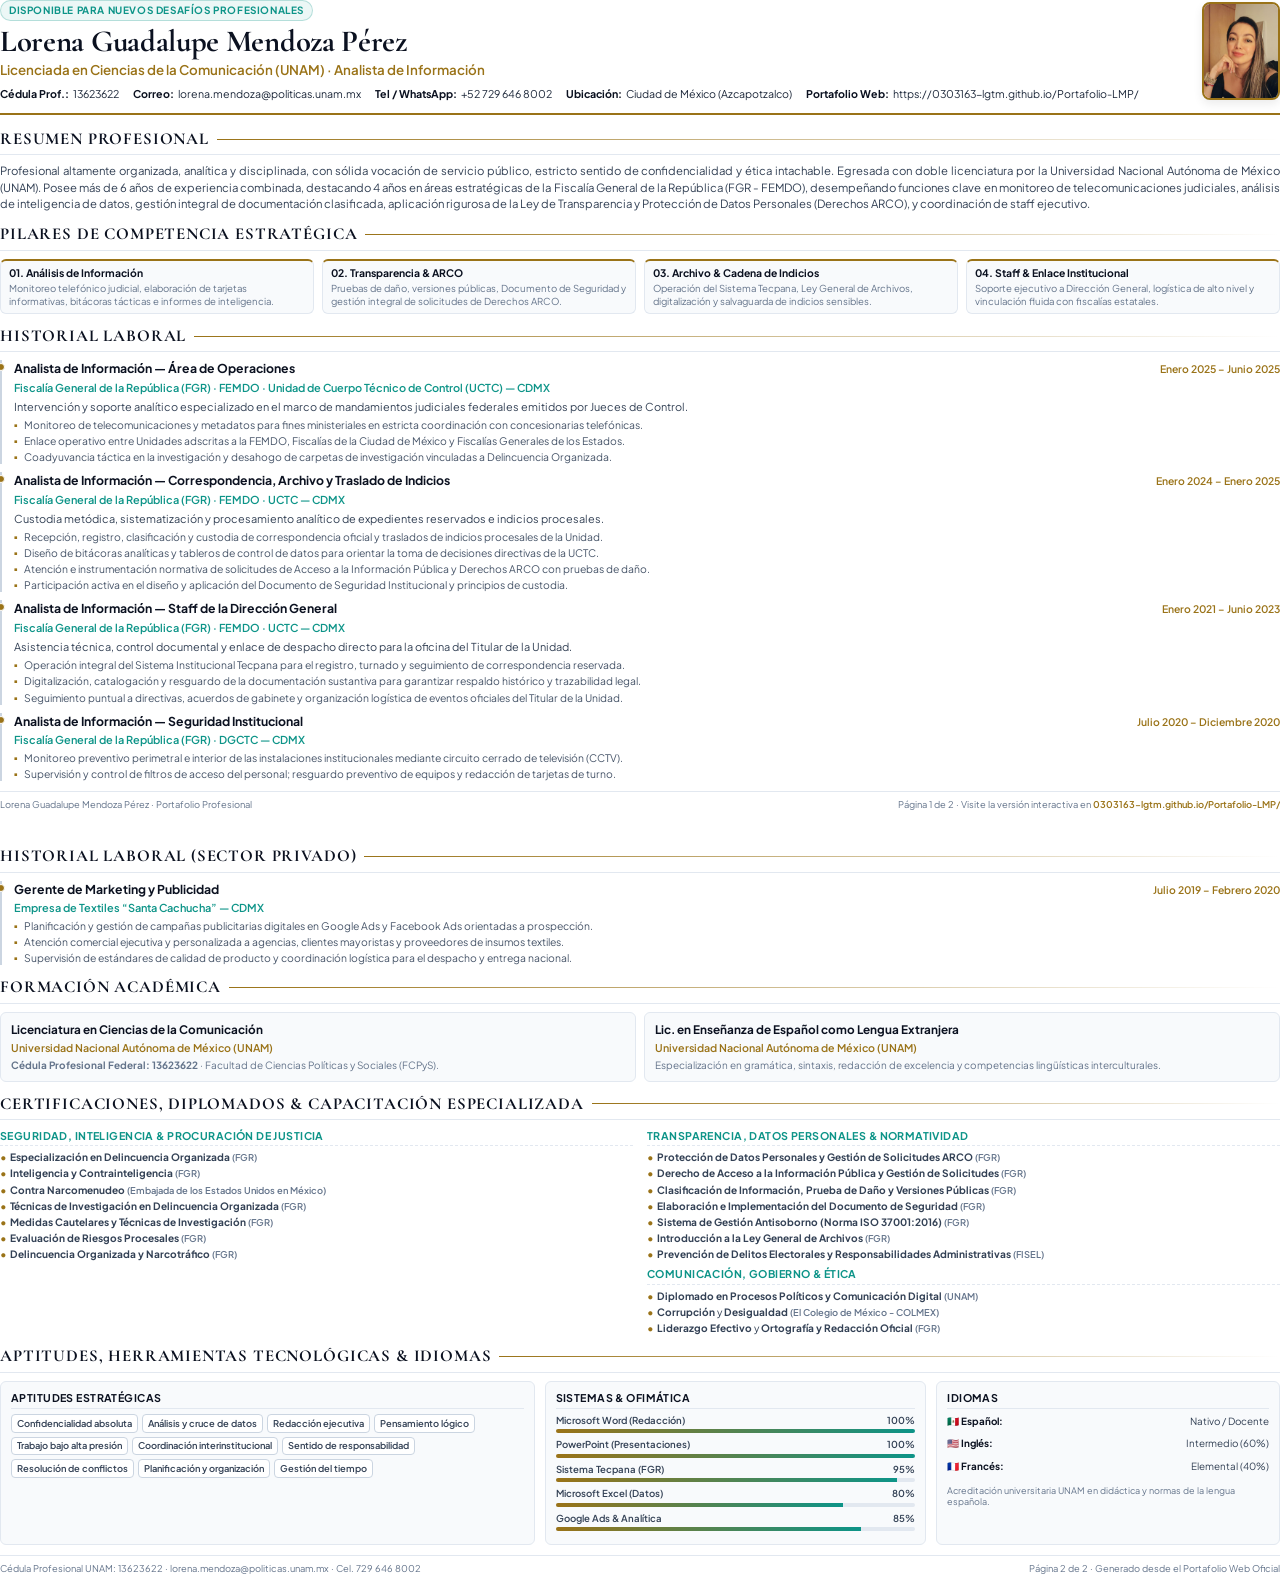
==== cv-print.html @ 62a6ab38 "feat: agregar CV en PDF con diseño y formato del sitio web, e incorporar selector interactivo en vis" ====
<!DOCTYPE html>
<html lang="es">
<head>
  <meta charset="UTF-8">
  <meta name="viewport" content="width=device-width, initial-scale=1.0">
  <title>CV Ejecutivo — Lorena Guadalupe Mendoza Pérez</title>
  <link rel="preconnect" href="https://fonts.googleapis.com">
  <link rel="preconnect" href="https://fonts.gstatic.com" crossorigin>
  <link href="https://fonts.googleapis.com/css2?family=Cormorant+Garamond:ital,wght@0,500;0,600;0,700;1,400&family=Plus+Jakarta+Sans:wght@300;400;500;600;700;800&display=swap" rel="stylesheet">
  <style>
    @page {
      size: A4;
      margin: 10mm 12mm 12mm 12mm;
    }

    *, *::before, *::after {
      box-sizing: border-box;
      margin: 0;
      padding: 0;
    }

    body {
      font-family: 'Plus Jakarta Sans', -apple-system, BlinkMacSystemFont, sans-serif;
      color: #1e293b;
      background: #ffffff;
      line-height: 1.45;
      font-size: 8.8pt;
      -webkit-print-color-adjust: exact;
      print-color-adjust: exact;
    }

    /* Page container */
    .cv-page {
      width: 100%;
      background: #ffffff;
      position: relative;
    }

    .page-break {
      page-break-before: always;
      break-before: page;
      padding-top: 6mm;
    }

    /* Colors */
    :root {
      --primary: #0b1120;
      --secondary: #1e293b;
      --accent-gold: #9a7318;
      --accent-gold-bg: rgba(180, 138, 40, 0.08);
      --accent-teal: #0d9488;
      --accent-teal-bg: rgba(13, 148, 136, 0.08);
      --border-color: #e2e8f0;
      --text-muted: #64748b;
    }

    /* Header */
    .cv-header {
      display: flex;
      align-items: center;
      justify-content: space-between;
      gap: 16px;
      padding-bottom: 12px;
      border-bottom: 2px solid var(--accent-gold);
      margin-bottom: 12px;
    }

    .header-info {
      flex: 1;
    }

    .header-badge {
      display: inline-flex;
      align-items: center;
      gap: 6px;
      background: var(--accent-teal-bg);
      color: var(--accent-teal);
      font-size: 7.5pt;
      font-weight: 700;
      text-transform: uppercase;
      letter-spacing: 0.06em;
      padding: 2px 8px;
      border-radius: 999px;
      border: 1px solid rgba(13, 148, 136, 0.25);
      margin-bottom: 4px;
    }

    .candidate-name {
      font-family: 'Cormorant Garamond', Georgia, serif;
      font-size: 23pt;
      font-weight: 700;
      color: var(--primary);
      line-height: 1.1;
      letter-spacing: -0.01em;
    }

    .candidate-title {
      font-size: 10pt;
      font-weight: 600;
      color: var(--accent-gold);
      margin-top: 2px;
      margin-bottom: 6px;
    }

    .contact-strip {
      display: flex;
      flex-wrap: wrap;
      gap: 10px 14px;
      font-size: 8pt;
      color: var(--secondary);
    }

    .contact-item {
      display: inline-flex;
      align-items: center;
      gap: 4px;
    }

    .contact-item strong {
      color: var(--primary);
    }

    .header-photo-box {
      width: 78px;
      height: 98px;
      border-radius: 8px;
      overflow: hidden;
      border: 2px solid var(--accent-gold);
      box-shadow: 0 4px 10px rgba(0, 0, 0, 0.08);
      flex-shrink: 0;
      background: #f1f5f9;
    }

    .header-photo {
      width: 100%;
      height: 100%;
      object-fit: cover;
      object-position: center 20%;
      display: block;
    }

    /* Section Styling */
    .section-title {
      display: flex;
      align-items: center;
      gap: 8px;
      font-family: 'Cormorant Garamond', Georgia, serif;
      font-size: 12.5pt;
      font-weight: 700;
      color: var(--primary);
      text-transform: uppercase;
      letter-spacing: 0.05em;
      border-bottom: 1.5px solid var(--border-color);
      padding-bottom: 3px;
      margin-top: 10px;
      margin-bottom: 8px;
    }

    .section-title::after {
      content: '';
      flex: 1;
      height: 1px;
      background: linear-gradient(90deg, var(--accent-gold), transparent);
    }

    .summary-text {
      font-size: 8.5pt;
      color: #334155;
      line-height: 1.45;
      text-align: justify;
      margin-bottom: 8px;
    }

    /* Pillars Strip */
    .pillars-container {
      display: grid;
      grid-template-columns: repeat(4, 1fr);
      gap: 8px;
      margin-bottom: 10px;
    }

    .pillar-box {
      background: #f8fafc;
      border: 1px solid var(--border-color);
      border-top: 2.5px solid var(--accent-gold);
      border-radius: 6px;
      padding: 6px 8px;
    }

    .pillar-box h4 {
      font-size: 7.8pt;
      font-weight: 700;
      color: var(--primary);
      margin-bottom: 3px;
      line-height: 1.2;
    }

    .pillar-box p {
      font-size: 7.2pt;
      color: var(--text-muted);
      line-height: 1.3;
    }

    /* Experience Timeline Entries */
    .experience-list {
      display: flex;
      flex-direction: column;
      gap: 8px;
    }

    .job-item {
      position: relative;
      padding-left: 12px;
      border-left: 2px solid #cbd5e1;
    }

    .job-item::before {
      content: '';
      position: absolute;
      left: -5px;
      top: 3px;
      width: 8px;
      height: 8px;
      border-radius: 50%;
      background: var(--accent-gold);
      border: 1.5px solid #ffffff;
    }

    .job-header {
      display: flex;
      justify-content: space-between;
      align-items: baseline;
      margin-bottom: 2px;
    }

    .job-role {
      font-size: 9.2pt;
      font-weight: 700;
      color: var(--primary);
    }

    .job-dates {
      font-size: 7.8pt;
      font-weight: 600;
      color: var(--accent-gold);
    }

    .job-org {
      font-size: 8.2pt;
      font-weight: 600;
      color: var(--accent-teal);
      margin-bottom: 3px;
    }

    .job-desc {
      font-size: 8.2pt;
      color: #334155;
      margin-bottom: 4px;
      line-height: 1.4;
    }

    .job-bullets {
      list-style: none;
      display: flex;
      flex-direction: column;
      gap: 2px;
    }

    .job-bullets li {
      font-size: 7.8pt;
      color: #475569;
      position: relative;
      padding-left: 10px;
      line-height: 1.35;
    }

    .job-bullets li::before {
      content: '▪';
      position: absolute;
      left: 0;
      color: var(--accent-gold);
      font-size: 8pt;
    }

    /* Education Grid */
    .edu-list {
      display: grid;
      grid-template-columns: 1fr 1fr;
      gap: 8px;
      margin-bottom: 8px;
    }

    .edu-item {
      background: #f8fafc;
      border: 1px solid var(--border-color);
      border-radius: 6px;
      padding: 8px 10px;
    }

    .edu-title {
      font-size: 8.8pt;
      font-weight: 700;
      color: var(--primary);
      margin-bottom: 2px;
    }

    .edu-school {
      font-size: 8pt;
      font-weight: 600;
      color: var(--accent-gold);
      margin-bottom: 3px;
    }

    .edu-detail {
      font-size: 7.5pt;
      color: var(--text-muted);
    }

    /* Certifications Grid */
    .cert-columns {
      display: grid;
      grid-template-columns: 1fr 1fr;
      gap: 8px 14px;
      margin-bottom: 8px;
    }

    .cert-group-title {
      font-size: 8pt;
      font-weight: 700;
      text-transform: uppercase;
      letter-spacing: 0.04em;
      color: var(--accent-teal);
      margin-bottom: 4px;
      border-bottom: 1px dashed var(--border-color);
      padding-bottom: 2px;
    }

    .cert-list {
      list-style: none;
      display: flex;
      flex-direction: column;
      gap: 3px;
    }

    .cert-list li {
      font-size: 7.6pt;
      color: #334155;
      line-height: 1.3;
      padding-left: 10px;
      position: relative;
    }

    .cert-list li::before {
      content: '•';
      position: absolute;
      left: 0;
      color: var(--accent-gold);
      font-weight: bold;
    }

    .cert-issuer {
      color: var(--text-muted);
      font-size: 7pt;
      font-weight: 600;
    }

    /* Skills, Tools & Languages */
    .bottom-grid {
      display: grid;
      grid-template-columns: 1.4fr 1fr 0.9fr;
      gap: 10px;
      margin-top: 6px;
    }

    .bottom-box {
      background: #f8fafc;
      border: 1px solid var(--border-color);
      border-radius: 6px;
      padding: 8px 10px;
    }

    .bottom-box h4 {
      font-size: 8pt;
      font-weight: 700;
      color: var(--primary);
      text-transform: uppercase;
      letter-spacing: 0.04em;
      margin-bottom: 5px;
      border-bottom: 1px solid var(--border-color);
      padding-bottom: 3px;
    }

    .chips-cloud {
      display: flex;
      flex-wrap: wrap;
      gap: 4px;
    }

    .chip {
      background: #ffffff;
      border: 1px solid #cbd5e1;
      font-size: 7pt;
      font-weight: 600;
      color: #334155;
      padding: 1.5px 5px;
      border-radius: 4px;
    }

    .bar-row {
      display: flex;
      justify-content: space-between;
      font-size: 7.2pt;
      margin-bottom: 1.5px;
      font-weight: 600;
      color: #334155;
    }

    .mini-meter {
      height: 4px;
      background: #e2e8f0;
      border-radius: 2px;
      margin-bottom: 5px;
      overflow: hidden;
    }

    .mini-meter-fill {
      height: 100%;
      background: linear-gradient(90deg, var(--accent-gold), var(--accent-teal));
    }

    .lang-row {
      display: flex;
      justify-content: space-between;
      font-size: 7.4pt;
      margin-bottom: 3px;
      color: #334155;
    }

    .lang-row strong {
      color: var(--primary);
    }

    /* Footer of CV */
    .cv-footer {
      display: flex;
      align-items: center;
      justify-content: space-between;
      border-top: 1px solid var(--border-color);
      padding-top: 6px;
      margin-top: 10px;
      font-size: 7pt;
      color: var(--text-muted);
    }

    .cv-footer a {
      color: var(--accent-gold);
      text-decoration: none;
      font-weight: 600;
    }
  </style>
</head>
<body>

  <!-- ==================== PÁGINA 1 ==================== -->
  <div class="cv-page">
    <!-- Header -->
    <header class="cv-header">
      <div class="header-info">
        <div class="header-badge">Disponible para nuevos desafíos profesionales</div>
        <h1 class="candidate-name">Lorena Guadalupe Mendoza Pérez</h1>
        <div class="candidate-title">Licenciada en Ciencias de la Comunicación (UNAM) · Analista de Información</div>
        
        <div class="contact-strip">
          <div class="contact-item"><strong>Cédula Prof.:</strong> 13623622</div>
          <div class="contact-item"><strong>Correo:</strong> lorena.mendoza@politicas.unam.mx</div>
          <div class="contact-item"><strong>Tel / WhatsApp:</strong> +52 729 646 8002</div>
          <div class="contact-item"><strong>Ubicación:</strong> Ciudad de México (Azcapotzalco)</div>
          <div class="contact-item"><strong>Portafolio Web:</strong> https://0303163-lgtm.github.io/Portafolio-LMP/</div>
        </div>
      </div>

      <div class="header-photo-box">
        <img src="assets/images/lorena-hero.jpg" alt="Lorena Guadalupe Mendoza Pérez" class="header-photo">
      </div>
    </header>

    <!-- Resumen Profesional -->
    <section>
      <h2 class="section-title">Resumen Profesional</h2>
      <p class="summary-text">
        Profesional altamente organizada, analítica y disciplinada, con sólida vocación de servicio público, estricto sentido de confidencialidad y ética intachable. Egresada con doble licenciatura por la Universidad Nacional Autónoma de México (UNAM). Posee más de 6 años de experiencia combinada, destacando 4 años en áreas estratégicas de la Fiscalía General de la República (FGR - FEMDO), desempeñando funciones clave en monitoreo de telecomunicaciones judiciales, análisis de inteligencia de datos, gestión integral de documentación clasificada, aplicación rigurosa de la Ley de Transparencia y Protección de Datos Personales (Derechos ARCO), y coordinación de staff ejecutivo.
      </p>
    </section>

    <!-- Pilares de Especialidad -->
    <section>
      <h2 class="section-title">Pilares de Competencia Estratégica</h2>
      <div class="pillars-container">
        <div class="pillar-box">
          <h4>01. Análisis de Información</h4>
          <p>Monitoreo telefónico judicial, elaboración de tarjetas informativas, bitácoras tácticas e informes de inteligencia.</p>
        </div>
        <div class="pillar-box">
          <h4>02. Transparencia & ARCO</h4>
          <p>Pruebas de daño, versiones públicas, Documento de Seguridad y gestión integral de solicitudes de Derechos ARCO.</p>
        </div>
        <div class="pillar-box">
          <h4>03. Archivo & Cadena de Indicios</h4>
          <p>Operación del Sistema Tecpana, Ley General de Archivos, digitalización y salvaguarda de indicios sensibles.</p>
        </div>
        <div class="pillar-box">
          <h4>04. Staff & Enlace Institucional</h4>
          <p>Soporte ejecutivo a Dirección General, logística de alto nivel y vinculación fluida con fiscalías estatales.</p>
        </div>
      </div>
    </section>

    <!-- Historial Laboral (Parte 1: FGR) -->
    <section>
      <h2 class="section-title">Historial Laboral</h2>
      <div class="experience-list">
        
        <!-- FGR Operaciones -->
        <div class="job-item">
          <div class="job-header">
            <span class="job-role">Analista de Información — Área de Operaciones</span>
            <span class="job-dates">Enero 2025 – Junio 2025</span>
          </div>
          <div class="job-org">Fiscalía General de la República (FGR) · FEMDO · Unidad de Cuerpo Técnico de Control (UCTC) — CDMX</div>
          <p class="job-desc">
            Intervención y soporte analítico especializado en el marco de mandamientos judiciales federales emitidos por Jueces de Control.
          </p>
          <ul class="job-bullets">
            <li>Monitoreo de telecomunicaciones y metadatos para fines ministeriales en estricta coordinación con concesionarias telefónicas.</li>
            <li>Enlace operativo entre Unidades adscritas a la FEMDO, Fiscalías de la Ciudad de México y Fiscalías Generales de los Estados.</li>
            <li>Coadyuvancia táctica en la investigación y desahogo de carpetas de investigación vinculadas a Delincuencia Organizada.</li>
          </ul>
        </div>

        <!-- FGR Archivo e Indicios -->
        <div class="job-item">
          <div class="job-header">
            <span class="job-role">Analista de Información — Correspondencia, Archivo y Traslado de Indicios</span>
            <span class="job-dates">Enero 2024 – Enero 2025</span>
          </div>
          <div class="job-org">Fiscalía General de la República (FGR) · FEMDO · UCTC — CDMX</div>
          <p class="job-desc">
            Custodia metódica, sistematización y procesamiento analítico de expedientes reservados e indicios procesales.
          </p>
          <ul class="job-bullets">
            <li>Recepción, registro, clasificación y custodia de correspondencia oficial y traslados de indicios procesales de la Unidad.</li>
            <li>Diseño de bitácoras analíticas y tableros de control de datos para orientar la toma de decisiones directivas de la UCTC.</li>
            <li>Atención e instrumentación normativa de solicitudes de Acceso a la Información Pública y Derechos ARCO con pruebas de daño.</li>
            <li>Participación activa en el diseño y aplicación del Documento de Seguridad Institucional y principios de custodia.</li>
          </ul>
        </div>

        <!-- FGR Staff Dirección General -->
        <div class="job-item">
          <div class="job-header">
            <span class="job-role">Analista de Información — Staff de la Dirección General</span>
            <span class="job-dates">Enero 2021 – Junio 2023</span>
          </div>
          <div class="job-org">Fiscalía General de la República (FGR) · FEMDO · UCTC — CDMX</div>
          <p class="job-desc">
            Asistencia técnica, control documental y enlace de despacho directo para la oficina del Titular de la Unidad.
          </p>
          <ul class="job-bullets">
            <li>Operación integral del Sistema Institucional Tecpana para el registro, turnado y seguimiento de correspondencia reservada.</li>
            <li>Digitalización, catalogación y resguardo de la documentación sustantiva para garantizar respaldo histórico y trazabilidad legal.</li>
            <li>Seguimiento puntual a directivas, acuerdos de gabinete y organización logística de eventos oficiales del Titular de la Unidad.</li>
          </ul>
        </div>

        <!-- FGR Seguridad Institucional -->
        <div class="job-item">
          <div class="job-header">
            <span class="job-role">Analista de Información — Seguridad Institucional</span>
            <span class="job-dates">Julio 2020 – Diciembre 2020</span>
          </div>
          <div class="job-org">Fiscalía General de la República (FGR) · DGCTC — CDMX</div>
          <ul class="job-bullets">
            <li>Monitoreo preventivo perimetral e interior de las instalaciones institucionales mediante circuito cerrado de televisión (CCTV).</li>
            <li>Supervisión y control de filtros de acceso del personal; resguardo preventivo de equipos y redacción de tarjetas de turno.</li>
          </ul>
        </div>

      </div>
    </section>

    <!-- Footer Página 1 -->
    <div class="cv-footer">
      <span>Lorena Guadalupe Mendoza Pérez · Portafolio Profesional</span>
      <span>Página 1 de 2 · Visite la versión interactiva en <a href="https://0303163-lgtm.github.io/Portafolio-LMP/">0303163-lgtm.github.io/Portafolio-LMP/</a></span>
    </div>
  </div>

  <!-- ==================== PÁGINA 2 ==================== -->
  <div class="cv-page page-break">
    
    <!-- Historial Laboral (Sector Privado) -->
    <section>
      <h2 class="section-title">Historial Laboral (Sector Privado)</h2>
      <div class="experience-list">
        <div class="job-item">
          <div class="job-header">
            <span class="job-role">Gerente de Marketing y Publicidad</span>
            <span class="job-dates">Julio 2019 – Febrero 2020</span>
          </div>
          <div class="job-org">Empresa de Textiles “Santa Cachucha” — CDMX</div>
          <ul class="job-bullets">
            <li>Planificación y gestión de campañas publicitarias digitales en Google Ads y Facebook Ads orientadas a prospección.</li>
            <li>Atención comercial ejecutiva y personalizada a agencias, clientes mayoristas y proveedores de insumos textiles.</li>
            <li>Supervisión de estándares de calidad de producto y coordinación logística para el despacho y entrega nacional.</li>
          </ul>
        </div>
      </div>
    </section>

    <!-- Formación Académica -->
    <section>
      <h2 class="section-title">Formación Académica</h2>
      <div class="edu-list">
        <div class="edu-item">
          <div class="edu-title">Licenciatura en Ciencias de la Comunicación</div>
          <div class="edu-school">Universidad Nacional Autónoma de México (UNAM)</div>
          <div class="edu-detail"><strong>Cédula Profesional Federal: 13623622</strong> · Facultad de Ciencias Políticas y Sociales (FCPyS).</div>
        </div>
        <div class="edu-item">
          <div class="edu-title">Lic. en Enseñanza de Español como Lengua Extranjera</div>
          <div class="edu-school">Universidad Nacional Autónoma de México (UNAM)</div>
          <div class="edu-detail">Especialización en gramática, sintaxis, redacción de excelencia y competencias lingüísticas interculturales.</div>
        </div>
      </div>
    </section>

    <!-- Certificaciones, Diplomados y Cursos Clave -->
    <section>
      <h2 class="section-title">Certificaciones, Diplomados & Capacitación Especializada</h2>
      <div class="cert-columns">
        
        <!-- Columna 1 -->
        <div>
          <div class="cert-group-title">Seguridad, Inteligencia & Procuración de Justicia</div>
          <ul class="cert-list">
            <li><strong>Especialización en Delincuencia Organizada</strong> <span class="cert-issuer">(FGR)</span></li>
            <li><strong>Inteligencia y Contrainteligencia</strong> <span class="cert-issuer">(FGR)</span></li>
            <li><strong>Contra Narcomenudeo</strong> <span class="cert-issuer">(Embajada de los Estados Unidos en México)</span></li>
            <li><strong>Técnicas de Investigación en Delincuencia Organizada</strong> <span class="cert-issuer">(FGR)</span></li>
            <li><strong>Medidas Cautelares y Técnicas de Investigación</strong> <span class="cert-issuer">(FGR)</span></li>
            <li><strong>Evaluación de Riesgos Procesales</strong> <span class="cert-issuer">(FGR)</span></li>
            <li><strong>Delincuencia Organizada y Narcotráfico</strong> <span class="cert-issuer">(FGR)</span></li>
          </ul>
        </div>

        <!-- Columna 2 -->
        <div>
          <div class="cert-group-title">Transparencia, Datos Personales & Normatividad</div>
          <ul class="cert-list">
            <li><strong>Protección de Datos Personales y Gestión de Solicitudes ARCO</strong> <span class="cert-issuer">(FGR)</span></li>
            <li><strong>Derecho de Acceso a la Información Pública y Gestión de Solicitudes</strong> <span class="cert-issuer">(FGR)</span></li>
            <li><strong>Clasificación de Información, Prueba de Daño y Versiones Públicas</strong> <span class="cert-issuer">(FGR)</span></li>
            <li><strong>Elaboración e Implementación del Documento de Seguridad</strong> <span class="cert-issuer">(FGR)</span></li>
            <li><strong>Sistema de Gestión Antisoborno (Norma ISO 37001:2016)</strong> <span class="cert-issuer">(FGR)</span></li>
            <li><strong>Introducción a la Ley General de Archivos</strong> <span class="cert-issuer">(FGR)</span></li>
            <li><strong>Prevención de Delitos Electorales y Responsabilidades Administrativas</strong> <span class="cert-issuer">(FISEL)</span></li>
          </ul>

          <div class="cert-group-title" style="margin-top: 6px;">Comunicación, Gobierno & Ética</div>
          <ul class="cert-list">
            <li><strong>Diplomado en Procesos Políticos y Comunicación Digital</strong> <span class="cert-issuer">(UNAM)</span></li>
            <li><strong>Corrupción</strong> y <strong>Desigualdad</strong> <span class="cert-issuer">(El Colegio de México - COLMEX)</span></li>
            <li><strong>Liderazgo Efectivo</strong> y <strong>Ortografía y Redacción Oficial</strong> <span class="cert-issuer">(FGR)</span></li>
          </ul>
        </div>

      </div>
    </section>

    <!-- Aptitudes, Herramientas & Idiomas -->
    <section>
      <h2 class="section-title">Aptitudes, Herramientas Tecnológicas & Idiomas</h2>
      <div class="bottom-grid">
        
        <!-- Aptitudes -->
        <div class="bottom-box">
          <h4>Aptitudes Estratégicas</h4>
          <div class="chips-cloud">
            <span class="chip">Confidencialidad absoluta</span>
            <span class="chip">Análisis y cruce de datos</span>
            <span class="chip">Redacción ejecutiva</span>
            <span class="chip">Pensamiento lógico</span>
            <span class="chip">Trabajo bajo alta presión</span>
            <span class="chip">Coordinación interinstitucional</span>
            <span class="chip">Sentido de responsabilidad</span>
            <span class="chip">Resolución de conflictos</span>
            <span class="chip">Planificación y organización</span>
            <span class="chip">Gestión del tiempo</span>
          </div>
        </div>

        <!-- Herramientas -->
        <div class="bottom-box">
          <h4>Sistemas & Ofimática</h4>
          <div>
            <div class="bar-row"><span>Microsoft Word (Redacción)</span><span>100%</span></div>
            <div class="mini-meter"><div class="mini-meter-fill" style="width: 100%;"></div></div>

            <div class="bar-row"><span>PowerPoint (Presentaciones)</span><span>100%</span></div>
            <div class="mini-meter"><div class="mini-meter-fill" style="width: 100%;"></div></div>

            <div class="bar-row"><span>Sistema Tecpana (FGR)</span><span>95%</span></div>
            <div class="mini-meter"><div class="mini-meter-fill" style="width: 95%;"></div></div>

            <div class="bar-row"><span>Microsoft Excel (Datos)</span><span>80%</span></div>
            <div class="mini-meter"><div class="mini-meter-fill" style="width: 80%;"></div></div>

            <div class="bar-row"><span>Google Ads & Analítica</span><span>85%</span></div>
            <div class="mini-meter"><div class="mini-meter-fill" style="width: 85%;"></div></div>
          </div>
        </div>

        <!-- Idiomas -->
        <div class="bottom-box">
          <h4>Idiomas</h4>
          <div style="display: flex; flex-direction: column; gap: 5px;">
            <div class="lang-row">
              <span>🇲🇽 <strong>Español:</strong></span>
              <span>Nativo / Docente</span>
            </div>
            <div class="lang-row">
              <span>🇺🇸 <strong>Inglés:</strong></span>
              <span>Intermedio (60%)</span>
            </div>
            <div class="lang-row">
              <span>🇫🇷 <strong>Francés:</strong></span>
              <span>Elemental (40%)</span>
            </div>
            <p style="font-size: 6.8pt; color: var(--text-muted); margin-top: 4px; line-height: 1.25;">
              Acreditación universitaria UNAM en didáctica y normas de la lengua española.
            </p>
          </div>
        </div>

      </div>
    </section>

    <!-- Footer Página 2 -->
    <div class="cv-footer">
      <span>Cédula Profesional UNAM: 13623622 · lorena.mendoza@politicas.unam.mx · Cel. 729 646 8002</span>
      <span>Página 2 de 2 · Generado desde el Portafolio Web Oficial</span>
    </div>

  </div>

</body>
</html>
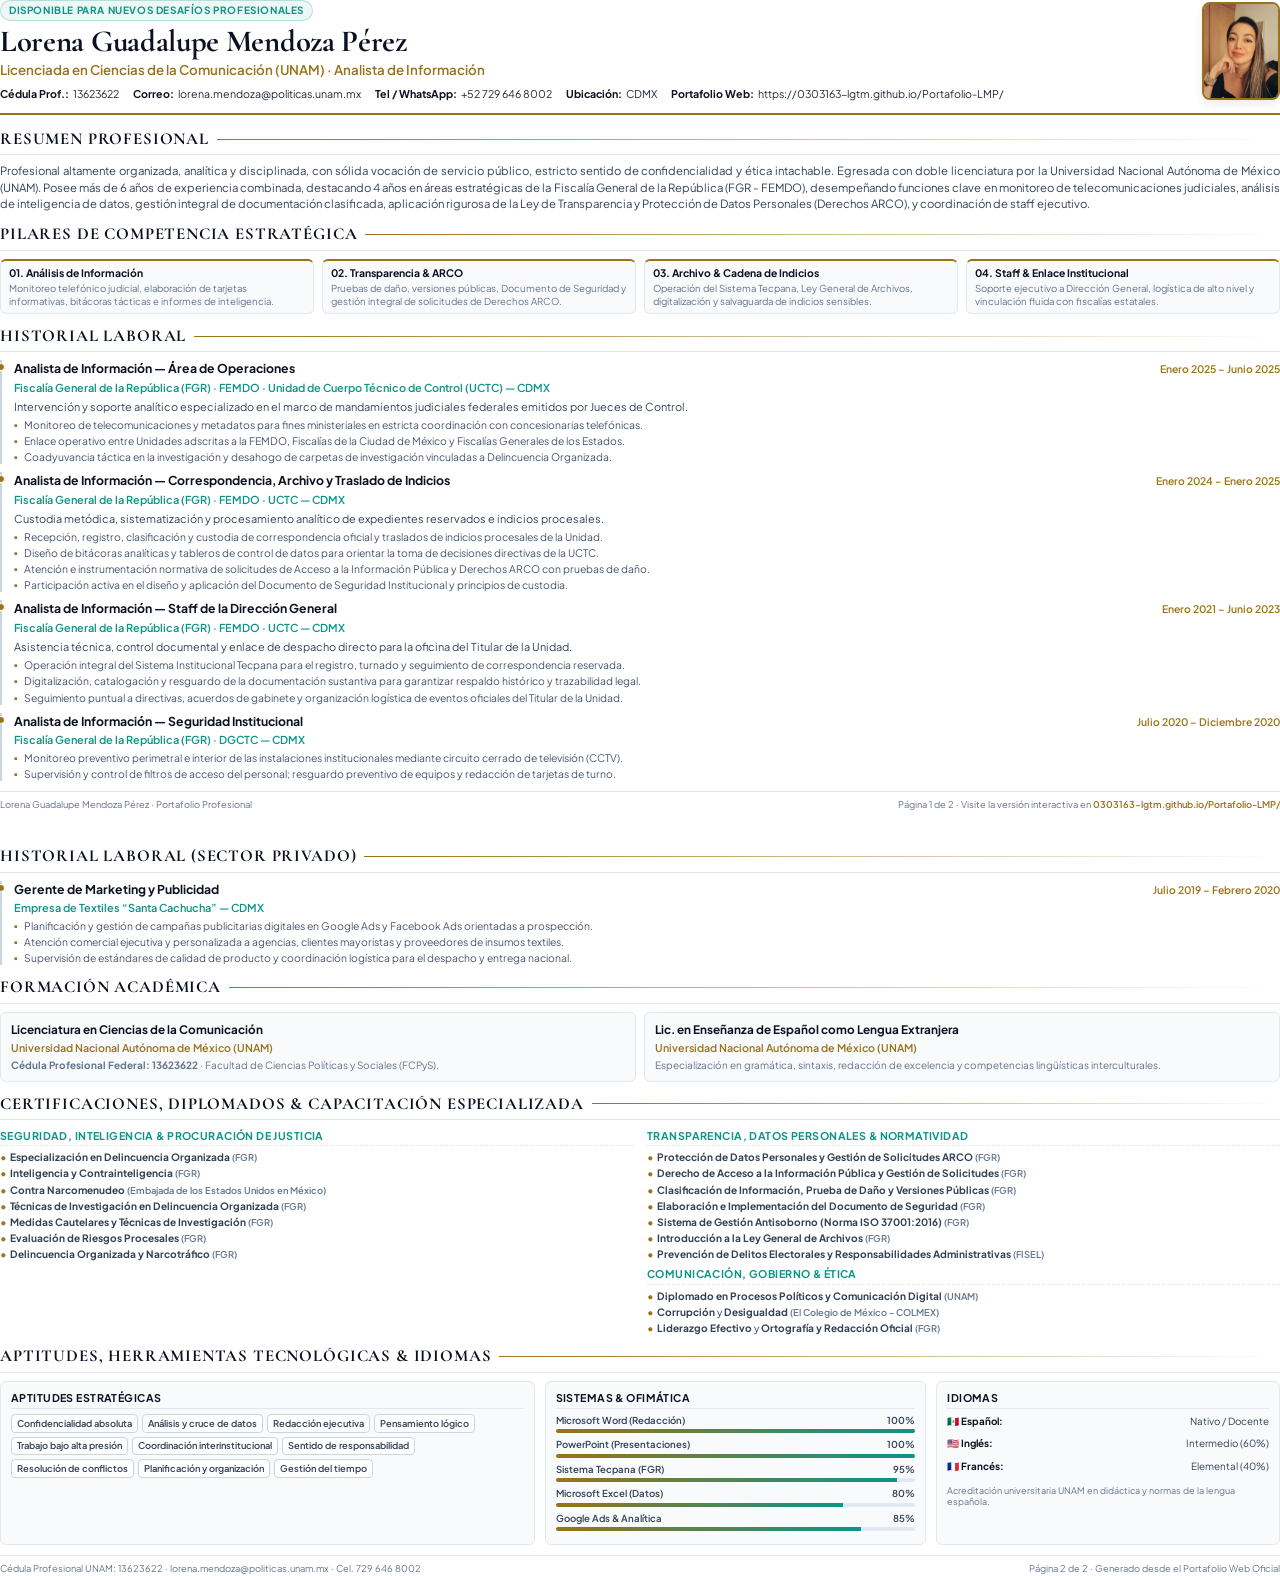
==== commit 470d9594: "fix: simplificar ubicación a CDMX en sitio web y PDF ejecutivo" ====
--- a/cv-print.html
+++ b/cv-print.html
@@ -474,7 +474,7 @@
           <div class="contact-item"><strong>Cédula Prof.:</strong> 13623622</div>
           <div class="contact-item"><strong>Correo:</strong> lorena.mendoza@politicas.unam.mx</div>
           <div class="contact-item"><strong>Tel / WhatsApp:</strong> +52 729 646 8002</div>
-          <div class="contact-item"><strong>Ubicación:</strong> Ciudad de México (Azcapotzalco)</div>
+          <div class="contact-item"><strong>Ubicación:</strong> CDMX</div>
           <div class="contact-item"><strong>Portafolio Web:</strong> https://0303163-lgtm.github.io/Portafolio-LMP/</div>
         </div>
       </div>
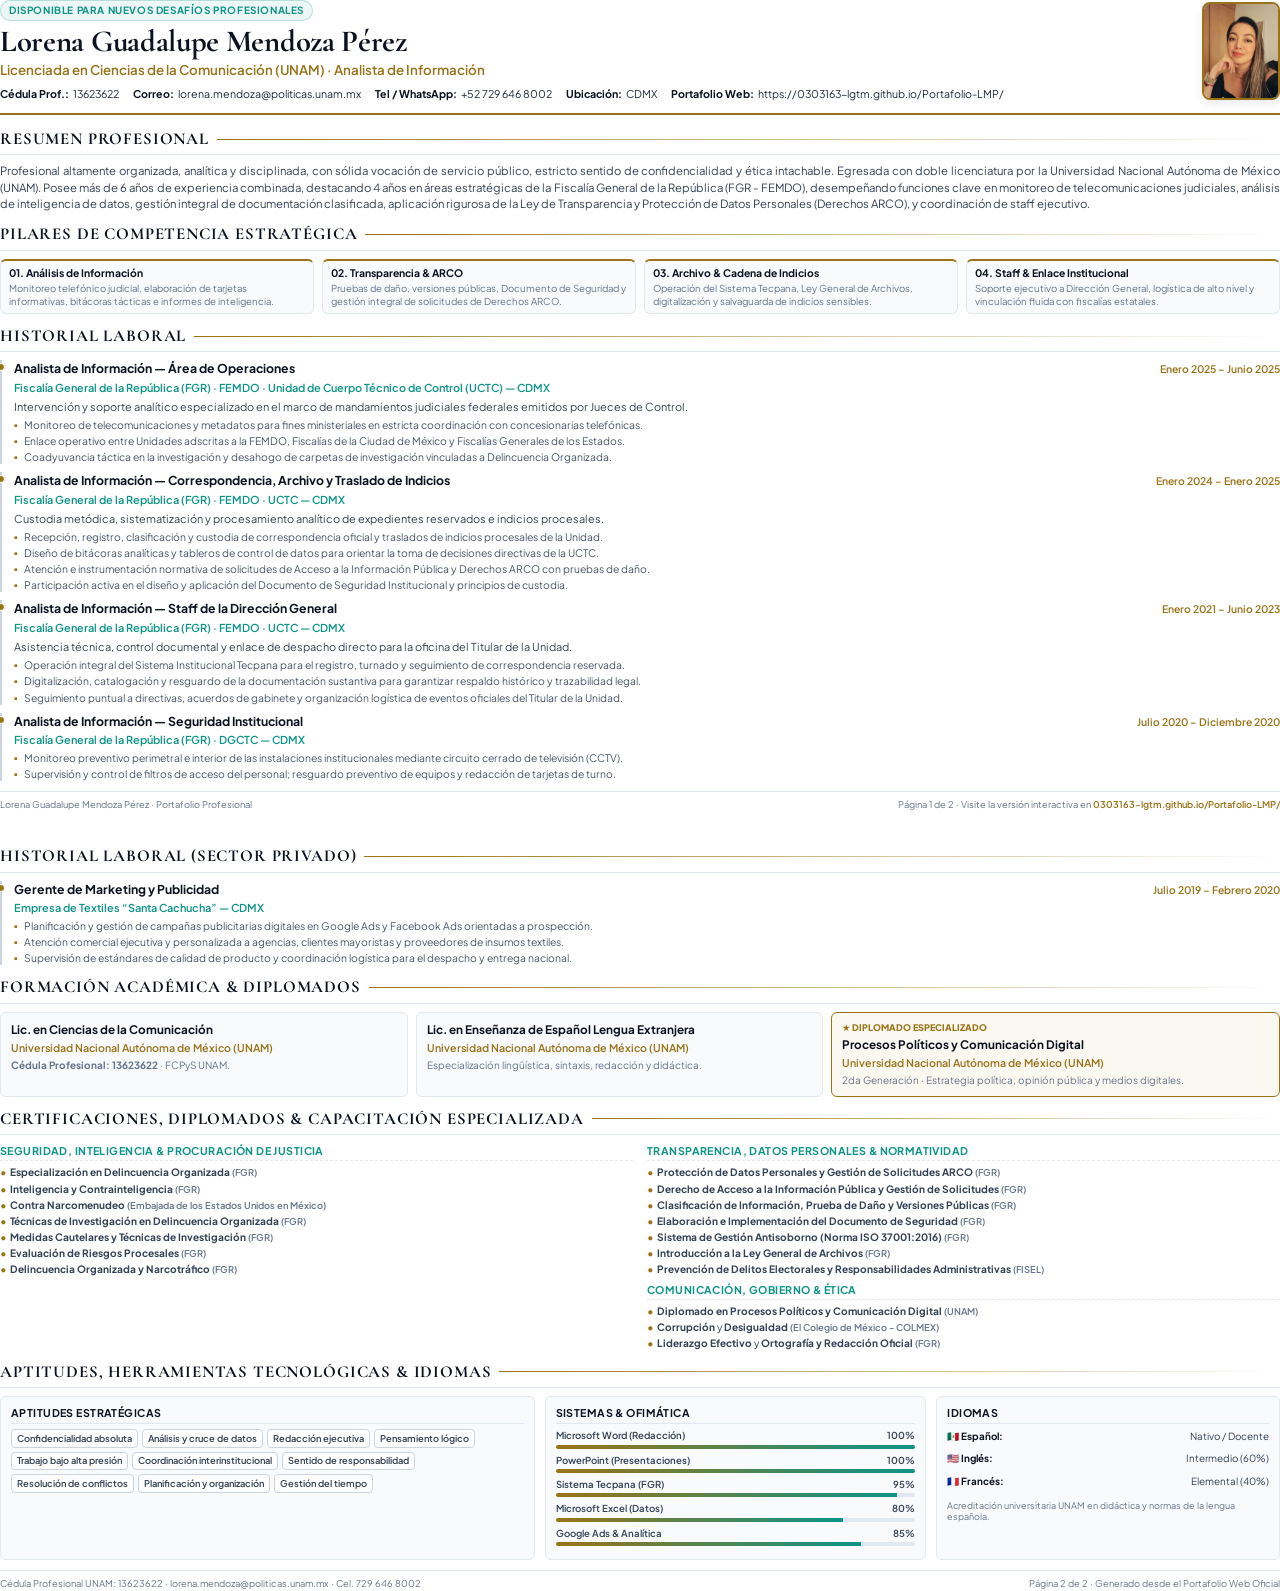
==== commit 416cac2d: "feat: destacar diplomado en procesos políticos y comunicación digital UNAM en web y PDF" ====
--- a/cv-print.html
+++ b/cv-print.html
@@ -617,19 +617,25 @@
       </div>
     </section>
 
-    <!-- Formación Académica -->
+    <!-- Formación Académica & Diplomados -->
     <section>
-      <h2 class="section-title">Formación Académica</h2>
-      <div class="edu-list">
+      <h2 class="section-title">Formación Académica & Diplomados</h2>
+      <div class="edu-list" style="grid-template-columns: 1fr 1fr 1.1fr;">
         <div class="edu-item">
-          <div class="edu-title">Licenciatura en Ciencias de la Comunicación</div>
+          <div class="edu-title">Lic. en Ciencias de la Comunicación</div>
           <div class="edu-school">Universidad Nacional Autónoma de México (UNAM)</div>
-          <div class="edu-detail"><strong>Cédula Profesional Federal: 13623622</strong> · Facultad de Ciencias Políticas y Sociales (FCPyS).</div>
+          <div class="edu-detail"><strong>Cédula Profesional: 13623622</strong> · FCPyS UNAM.</div>
         </div>
         <div class="edu-item">
-          <div class="edu-title">Lic. en Enseñanza de Español como Lengua Extranjera</div>
+          <div class="edu-title">Lic. en Enseñanza de Español Lengua Extranjera</div>
           <div class="edu-school">Universidad Nacional Autónoma de México (UNAM)</div>
-          <div class="edu-detail">Especialización en gramática, sintaxis, redacción de excelencia y competencias lingüísticas interculturales.</div>
+          <div class="edu-detail">Especialización lingüística, sintaxis, redacción y didáctica.</div>
+        </div>
+        <div class="edu-item" style="border: 1.5px solid var(--accent-gold); background: rgba(180, 138, 40, 0.06);">
+          <div style="font-size: 6.8pt; font-weight: 800; color: var(--accent-gold); text-transform: uppercase; margin-bottom: 2px;">★ Diplomado Especializado</div>
+          <div class="edu-title" style="color: var(--primary);">Procesos Políticos y Comunicación Digital</div>
+          <div class="edu-school">Universidad Nacional Autónoma de México (UNAM)</div>
+          <div class="edu-detail">2da Generación · Estrategia política, opinión pública y medios digitales.</div>
         </div>
       </div>
     </section>
